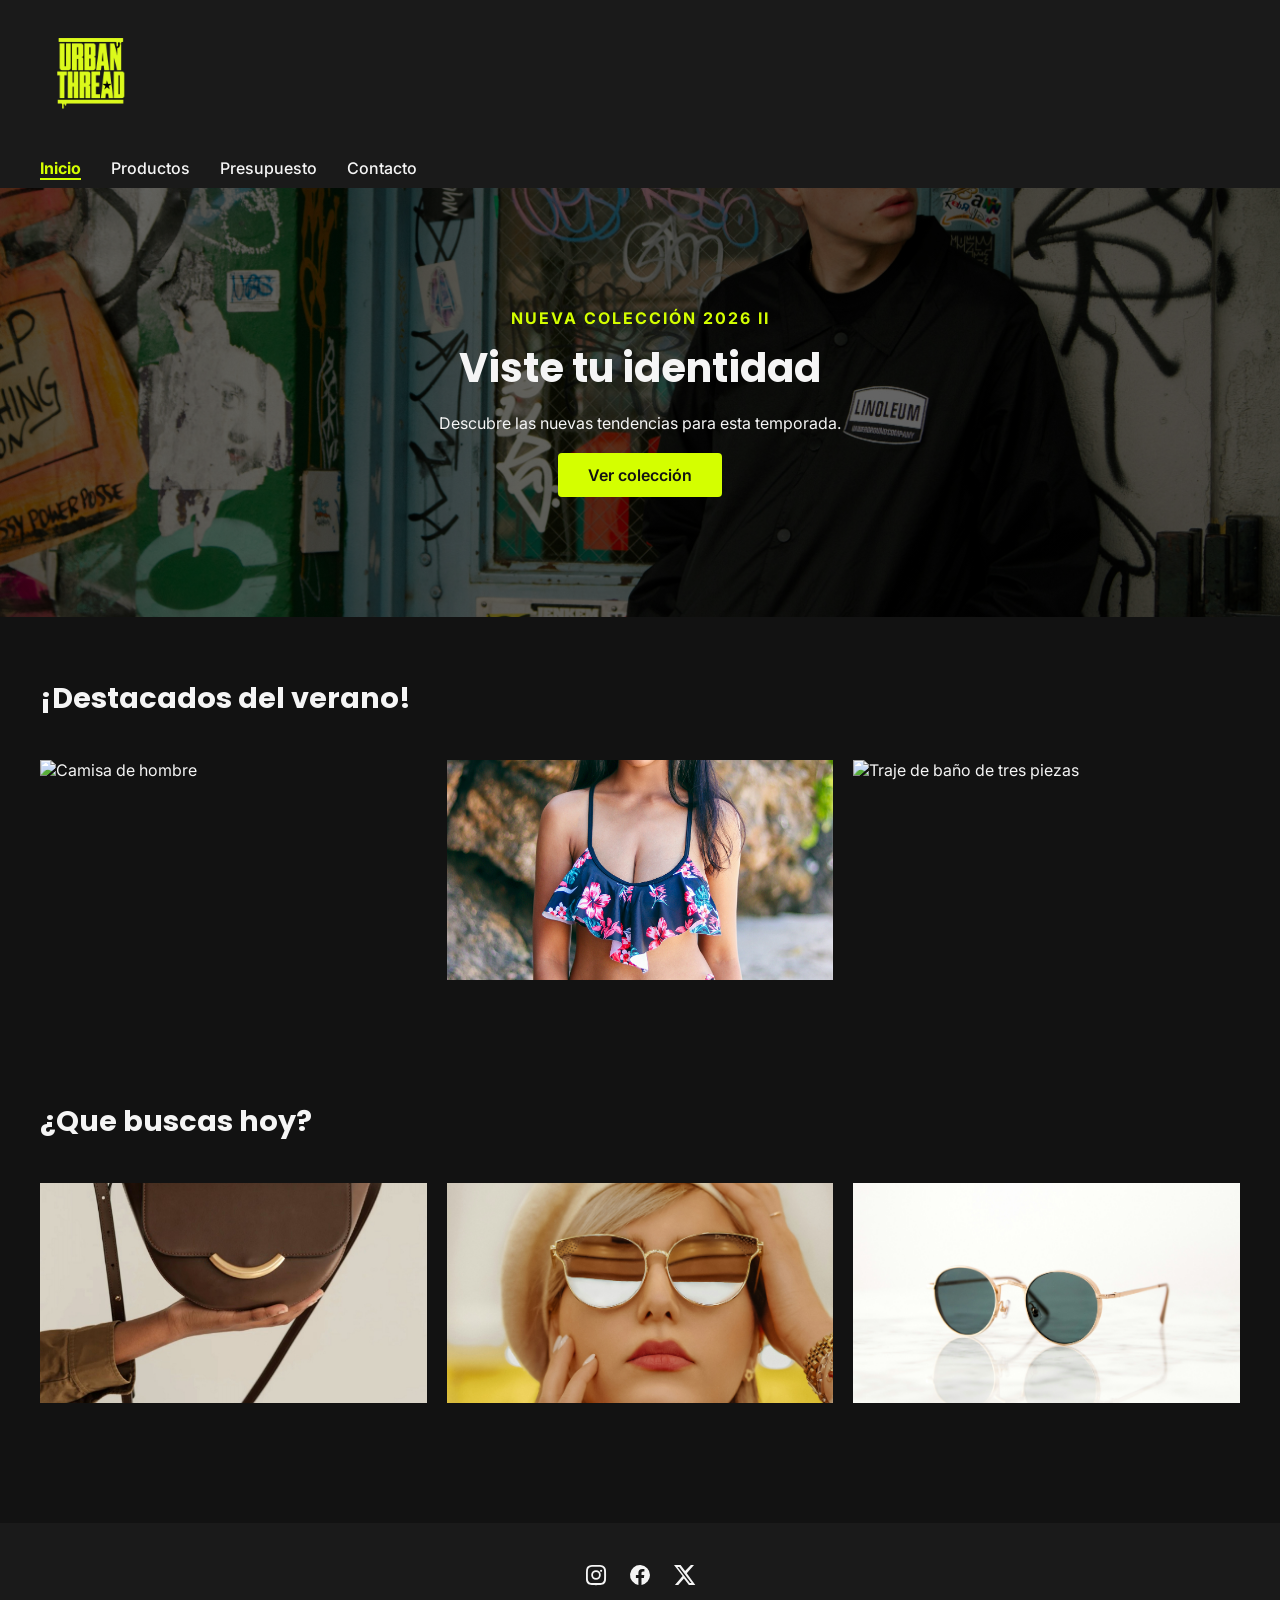
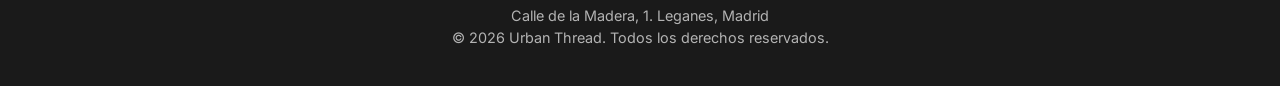
==== index.html @ b0446fc1 "Primera entrega" ====
<!DOCTYPE html>
<!-- Creamos el documento HTML para la página principal de Urban Thread -->
<html lang="es">
<head>
    <!-- Definimos la codificación de caracteres y la configuración de la vista para dispositivos móviles -->
    <meta charset="UTF-8">
    <meta name="viewport" content="width=device-width, initial-scale=1.0">
    <link rel="preconnect" href="https://fonts.googleapis.com">
    <link href="https://fonts.googleapis.com/css2?family=Poppins:wght@400;600;700&family=Inter:wght@400;500&display=swap" rel="stylesheet">
    <link rel="stylesheet" href="css/style.css">
    <!-- Agregamos el título de la página -->
    <title>Urban thread</title>
</head>
<body>
    <!-- Creamos el encabezado de la página con el logo de Urban Thread -->
    <header>
        <!-- Agregamos el logo de Urban Thread con la clase "logo" -->
        <h1><img src="images/logo.png" alt="Logo de Urban Thread" class="logo"></h1>
    </header>
    <!-- Creamos la barra de navegación con enlaces a las diferentes secciones del sitio web -->
    <nav>
        <ul>
            <!-- Agregamos los enlaces del sitio web, destacando la sección actual con la clase "activo" -->
            <li><a href="index.html" class="activo">Inicio</a></li>
            <li><a href="views/productos.html">Productos</a></li>
            <li><a href="views/presupuesto.html">Presupuesto</a></li>
            <li><a href="views/contacto.html">Contacto</a></li>
        </ul>
    </nav>
    <main>
        <!-- Parte mas destacada con una clase "hero" -->
        <section class="hero">
            <!-- Contenido del hero con un eslogan(clase "hero-slogan"), título, descripción y un botón para ver la colección -->
            <div class="hero-contenido">
                <p class="hero-slogan">NUEVA COLECCIÓN 2026 II</p>
                <h2>Viste tu identidad</h2>
                <p>Descubre las nuevas tendencias para esta temporada.</p>
                <!-- Agregamos un enlace al archivo productos.html con la clase "boton" para ver la colección -->
                <p><a href="views/productos.html" class="boton">Ver colección</a></p>
            </div>
        </section>
        <!-- Creamos una sección de galería con imágenes destacadas de la colección -->
        <section class="galeria">
            <h2>¡Destacados del verano!</h2>
            <img src="images/destacado2.jpg" alt="Camisa de hombre" width="300" height="200">
            <img src="images/bikini.jpg" alt="Bikini" width="300" height="200">
            <img src="images/71MCwx2oral._AC_UY1000_.jpg" alt="Traje de baño de tres piezas" width="300" height="200">
        </section>
        <section class="galeria">
            <h2>¿Que buscas hoy?</h2>
            <img src="images/bolso.jpg" alt="Bolso" width="300" height="200">
            <img src="images/gafasdesol1.jpg" alt="gafas de sol" width="300" height="200">
            <img src="images/gafasdesol.jpg" alt="Accesorios" width="300" height="200">
        </section>

    </main>
    <!-- Creamos el pie de página con enlaces a redes sociales y la dirección de la tienda -->
    <footer>
        <!--Por medio de una lista agregamos los enlaces a redes sociales -->
        <ul>
            <li>
                <a href="https://www.instagram.com/" aria-label="Instagram">
                    <!-- Agregamos el ícono de Instagram con un SVG -->
                    <svg xmlns="http://www.w3.org/2000/svg" viewBox="0 0 24 24" width="24" height="24" fill="currentColor">
                        <path d="M12 2c2.7 0 3 .01 4.1.06 1.1.05 1.8.22 2.5.46.7.26 1.2.6 1.8 1.15.5.5.9 1.1 1.15 1.8.24.7.41 1.4.46 2.5.05 1.1.06 1.4.06 4.1s-.01 3-.06 4.1c-.05 1.1-.22 1.8-.46 2.5-.26.7-.6 1.2-1.15 1.8-.5.5-1.1.9-1.8 1.15-.7.24-1.4.41-2.5.46-1.1.05-1.4.06-4.1.06s-3-.01-4.1-.06c-1.1-.05-1.8-.22-2.5-.46-.7-.26-1.2-.6-1.8-1.15-.5-.5-.9-1.1-1.15-1.8-.24-.7-.41-1.4-.46-2.5C2.01 15 2 14.7 2 12s.01-3 .06-4.1c.05-1.1.22-1.8.46-2.5.26-.7.6-1.2 1.15-1.8.5-.5 1.1-.9 1.8-1.15.7-.24 1.4-.41 2.5-.46C9 2.01 9.3 2 12 2zm0 1.8c-2.65 0-2.97.01-4 .06-.97.05-1.5.2-1.85.34-.46.18-.8.4-1.15.75-.35.35-.57.69-.75 1.15-.14.35-.29.88-.34 1.85-.05 1.03-.06 1.35-.06 4s.01 2.97.06 4c.05.97.2 1.5.34 1.85.18.46.4.8.75 1.15.35.35.69.57 1.15.75.35.14.88.29 1.85.34 1.03.05 1.35.06 4 .06s2.97-.01 4-.06c.97-.05 1.5-.2 1.85-.34.46-.18.8-.4 1.15-.75.35-.35.57-.69.75-1.15.14-.35.29-.88.34-1.85.05-1.03.06-1.35.06-4s-.01-2.97-.06-4c-.05-.97-.2-1.5-.34-1.85-.18-.46-.4-.8-.75-1.15-.35-.35-.69-.57-1.15-.75-.35-.14-.88-.29-1.85-.34-1.03-.05-1.35-.06-4-.06zm0 3.4a4.8 4.8 0 110 9.6 4.8 4.8 0 010-9.6zm0 1.8a3 3 0 100 6 3 3 0 000-6zm5.1-2.3a1.12 1.12 0 110 2.24 1.12 1.12 0 010-2.24z"/>
                    </svg>
                 </a>
            </li>
            <li>
                <a href="https://www.facebook.com/" aria-label="Facebook">
                    <!-- Agregamos el ícono de Facebook con un SVG -->
                    <svg xmlns="http://www.w3.org/2000/svg" viewBox="0 0 24 24" width="24" height="24" fill="currentColor">
                        <path d="M22 12a10 10 0 10-11.6 9.9v-7H7.9V12h2.5V9.8c0-2.5 1.5-3.9 3.8-3.9 1.1 0 2.2.2 2.2.2v2.5h-1.3c-1.2 0-1.6.8-1.6 1.6V12h2.8l-.4 2.9h-2.4v7A10 10 0 0022 12z"/>
                    </svg>
                </a>
            </li>
            <li>
                <a href="https://x.com/" aria-label="X (Twitter)">
                    <!-- Agregamos el ícono de X con un SVG -->
                    <svg xmlns="http://www.w3.org/2000/svg" viewBox="0 0 24 24" width="24" height="24" fill="currentColor">
                        <path d="M18.9 2H22l-7.2 8.3L23.3 22H16.9l-5-6.6-5.7 6.6H2.9l7.7-8.9L2 2h6.6l4.5 6L18.9 2zm-1.1 18h1.7L7.3 3.9H5.5L17.8 20z"/>
                    </svg>
                </a>
            </li>
        </ul>
        <p>Calle de la Madera, 1. Leganes, Madrid</p>
        <!-- Agregamos un mensaje de derechos reservados con el símbolo &copy; -->
        <p>&copy; 2026 Urban Thread. Todos los derechos reservados.</p>
    </footer>
</body>
</html>
---- css/style.css ----
/* Estilo base para la página*/
* {
    margin:0;
    padding:0;
    box-sizing:border-box;
}
/* Estilo para el cuerpo de la página*/
body{
    font-family: 'Inter', sans-serif; 
    background-color: #121212;
    color: #F5F5F5;
}
/* agregamos color y la separacion del header*/
header{
    background-color:#1A1A1A;
    padding: 20px 40px;
}
/* Damos medidas al logo*/
.logo{
    height: 100px;
    width: auto;
}
/* Agregamos color y espacio a la barra de navegación*/
nav{
    background-color: #1A1A1A;
    padding: 10px 40px;
}
/* Ponemos el menú en fila y quitamos los puntos de la lista*/
nav ul{
    display: flex;
    list-style: none;
    gap: 30px;
}
/* Estilo de los enlaces del menú*/
nav a{
    text-decoration: none;
    color: #F5F5F5;
    font-weight: 500;
    transition: color 0.3s;
}
/* Color de los enlaces del menú al pasar el mouse*/
nav a:hover{
    color: #D4FF00;
}
/* Resaltamos la página en la que estamos actualmente*/
.activo{
    color:#D4FF00;
    font-weight: 700;
    border-bottom: 2px solid #D4FF00;
}
/* Espacio general para todas las secciones*/
section{
    padding: 60px 40px;
}
/* Sección hero: imagen de fondo con capa oscura y texto centrado*/
.hero{
    text-align: center;
    padding: 120px 20px;
    background-image: linear-gradient(rgba(0, 0, 0, 0.6), rgba(0, 0, 0, 0.6)), url('../images/fondoimagen.jpg');
    background-size: cover;
    background-position: center;
}
/* Título grande del hero*/
.hero h2{
    font-family: 'poppins', sans-serif;
    font-size: 2.5rem;
    margin-bottom: 15px;
}
/* Texto pequeño destacado arriba del título del hero*/
.hero-slogan {
    color: #D4FF00;
    font-weight: 700;
    letter-spacing: 2px;
    margin-bottom: 10px;
}
/* Botón principal usado en varias partes del sitio*/
.boton{
    display: inline-block;
    background-color: #D4FF00;
    color: #121212;
    padding: 12px 30px;
    margin-top: 20px;
    border-radius: 4px;
    text-decoration: none;
    font-weight: 600;
    transition: background-color 0.3s;
}
/* Color del botón al pasar el mouse*/
.boton:hover{
    background-color:#B8E600;
}
/* Cuadrícula usada para mostrar imágenes en grupos de 3 columnas*/
.galeria{
    display:grid;
    grid-template-columns: repeat(3, 1fr);
    gap: 20px;
}
/* Título de cada sección con galería, ocupa toda la fila*/
.galeria h2{
    grid-column: 1/-1;
    font-family: 'poppins', sans-serif;
    font-size: 1.8rem;
    margin-bottom: 20px;
}
/* Todas las imágenes de la galería miden lo mismo*/
.galeria img{
    width: 100%;
    height: 220px;
    object-fit: cover;
}
/* Estilo y separación del pie de página*/
footer{
    background-color: #1A1A1A;
    text-align: center;
    padding: 40px 20px;
    margin-top: 60px;
}
/* Redes sociales del footer en fila y centradas*/
footer ul{
    display: flex;
    justify-content: center;
    list-style: none;
    gap: 20px;
    margin-bottom: 20px;
    align-items: center;
}
/* Estilo de los enlaces del footer*/
footer a{
    text-decoration: none;
    color: #F5F5F5;
    transition: color 0.3s;
}
/* Color de los enlaces del footer al pasar el mouse*/
footer a:hover{
    color: #D4FF00;
}
/* Estilo de la dirección y el aviso legal*/
footer p{
    font-size: 0.9rem;
    color: #B3B3B3;
    margin-top: 5px;
}
/* Evita espacio extra debajo de los íconos SVG*/
footer svg{
    display: block;
}
/* Fila de botones de filtro por categoría*/
.filtros{
    display: flex;
    padding: 40px 40px 20px 40px;
    gap: 15px;
    flex-wrap: wrap;
}
/* Estilo de cada botón de filtro sin seleccionar*/
.filtro{
    background-color: transparent;
    border: 1px solid #333;
    color: #F5F5F5;
    padding: 10px 24px;
    border-radius: 20px;
    cursor: pointer;
    font-family: 'Inter', sans-serif;
    transition: all 0.3s;
}
/* Color del filtro al pasar el mouse*/
.filtro:hover{
    border-color: #D4FF00;
    color: #D4FF00;
}
/* Estilo del filtro que está seleccionado actualmente*/
.filtro.activo{
    background-color: #D4FF00;
    color: #121212;
    border: 1px solid #D4FF00;
    font-weight: 600;
}
/* Título principal de la página de productos*/
.subtitulo{
    font-family: 'poppins', sans-serif;
    font-size: 1.8rem;
    margin-bottom: 20px;
    margin-top: 40px;
    padding-left: 30px;
}
/* Tarjeta de cada producto en la galería*/
.producto{
    background-color: #1A1A1A;
    padding: 15px;
    border-radius: 8px;
    text-align: center;
}
/* La imagen del producto se muestra completa, sin recortarse*/
.producto img{
    width: 100%;
    height: 280px;
    object-fit: contain;
    border-radius: 4px;
    background-color: #0D0D0D;
}
/* Nombre del producto*/
.producto h3{
    margin: 15px 0 5px 0; 
    font-size: 1rem;
}
/* Precio del producto, destacado en color neón*/
.precio{
    color: #D4FF00;
    font-weight: 700;
    margin-bottom: 15px;
}
/* Formulario de presupuesto, centrado y en columna*/
form{
    display:flex;
    flex-direction: column;
    gap: 20px;
    max-width: 500px;
    margin: 60px auto;
    padding: 20px;
}
/* Estilo de los campos de texto del formulario*/
input, textarea{
    padding: 12px;
    border: 1px solid #333;
    border-radius: 4px;
    background-color: #1A1A1A;
    color: #F5F5F5;
    font-family: 'Inter', sans-serif;
}
/* Estilo de las etiquetas de cada campo*/
label{
    font-weight: 600;
    margin-bottom: -10px;
    font-size: 0.9rem;
}
/* Alineación del checkbox y su texto de política de privacidad*/
.check-label{
    display: flex;
    align-items: center;
    gap: 10px;
    font-weight: 400;
    font-size: 0.9rem;
    margin-bottom: 0;
}
/* Color del enlace a la política de privacidad*/
.check-label a{
    color:#D4FF00;
}
/* Sección de contacto: mapa y datos en fila*/
.contacto{
    display: flex;
    gap:40px;
    padding: 60px 40px;
    flex-wrap: wrap;
}
/* El mapa ocupa todo el ancho de su columna*/
.mapa iframe{
    width: 100%;
    border-radius: 8px;
}
/* Los datos de contacto ocupan el espacio restante*/
.datos-contacto{
    flex: 1;
}
/* Título de la sección de datos de contacto*/
.datos-contacto h2{
    font-family: 'poppins', sans-serif;
    color: #D4FF00;
    margin-bottom: 20px;
}
/* Espaciado entre los párrafos de datos de contacto*/
.datos-contacto p{
    margin-bottom: 10px;
    line-height: 1.6;
}
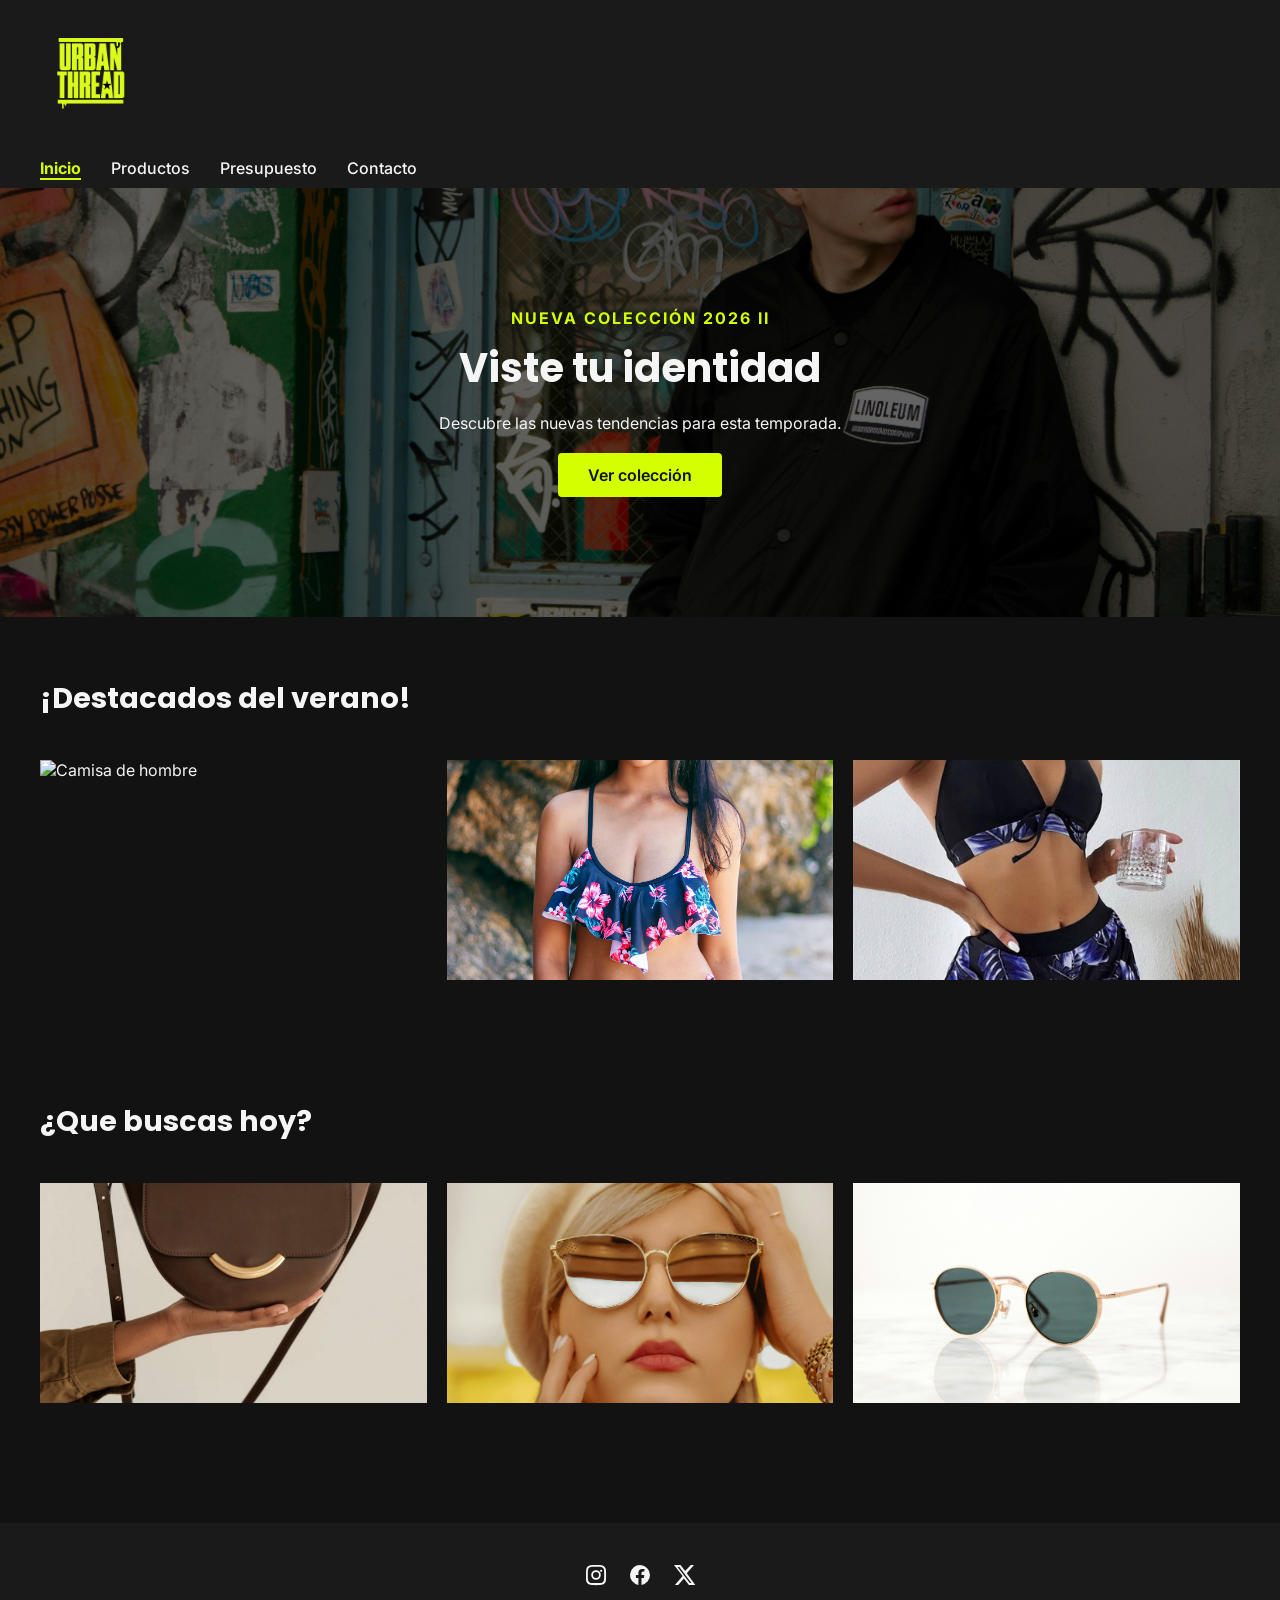
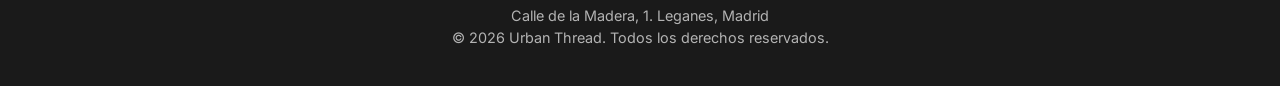
==== commit aa2593b7: "Correccion de imagen" ====
--- a/index.html
+++ b/index.html
@@ -44,7 +44,7 @@
             <h2>¡Destacados del verano!</h2>
             <img src="images/destacado2.jpg" alt="Camisa de hombre" width="300" height="200">
             <img src="images/bikini.jpg" alt="Bikini" width="300" height="200">
-            <img src="images/71MCwx2oral._AC_UY1000_.jpg" alt="Traje de baño de tres piezas" width="300" height="200">
+            <img src="images/71MCwx2oraL._AC_UY1000_.jpg" alt="Traje de baño de tres piezas" width="300" height="200">
         </section>
         <section class="galeria">
             <h2>¿Que buscas hoy?</h2>
